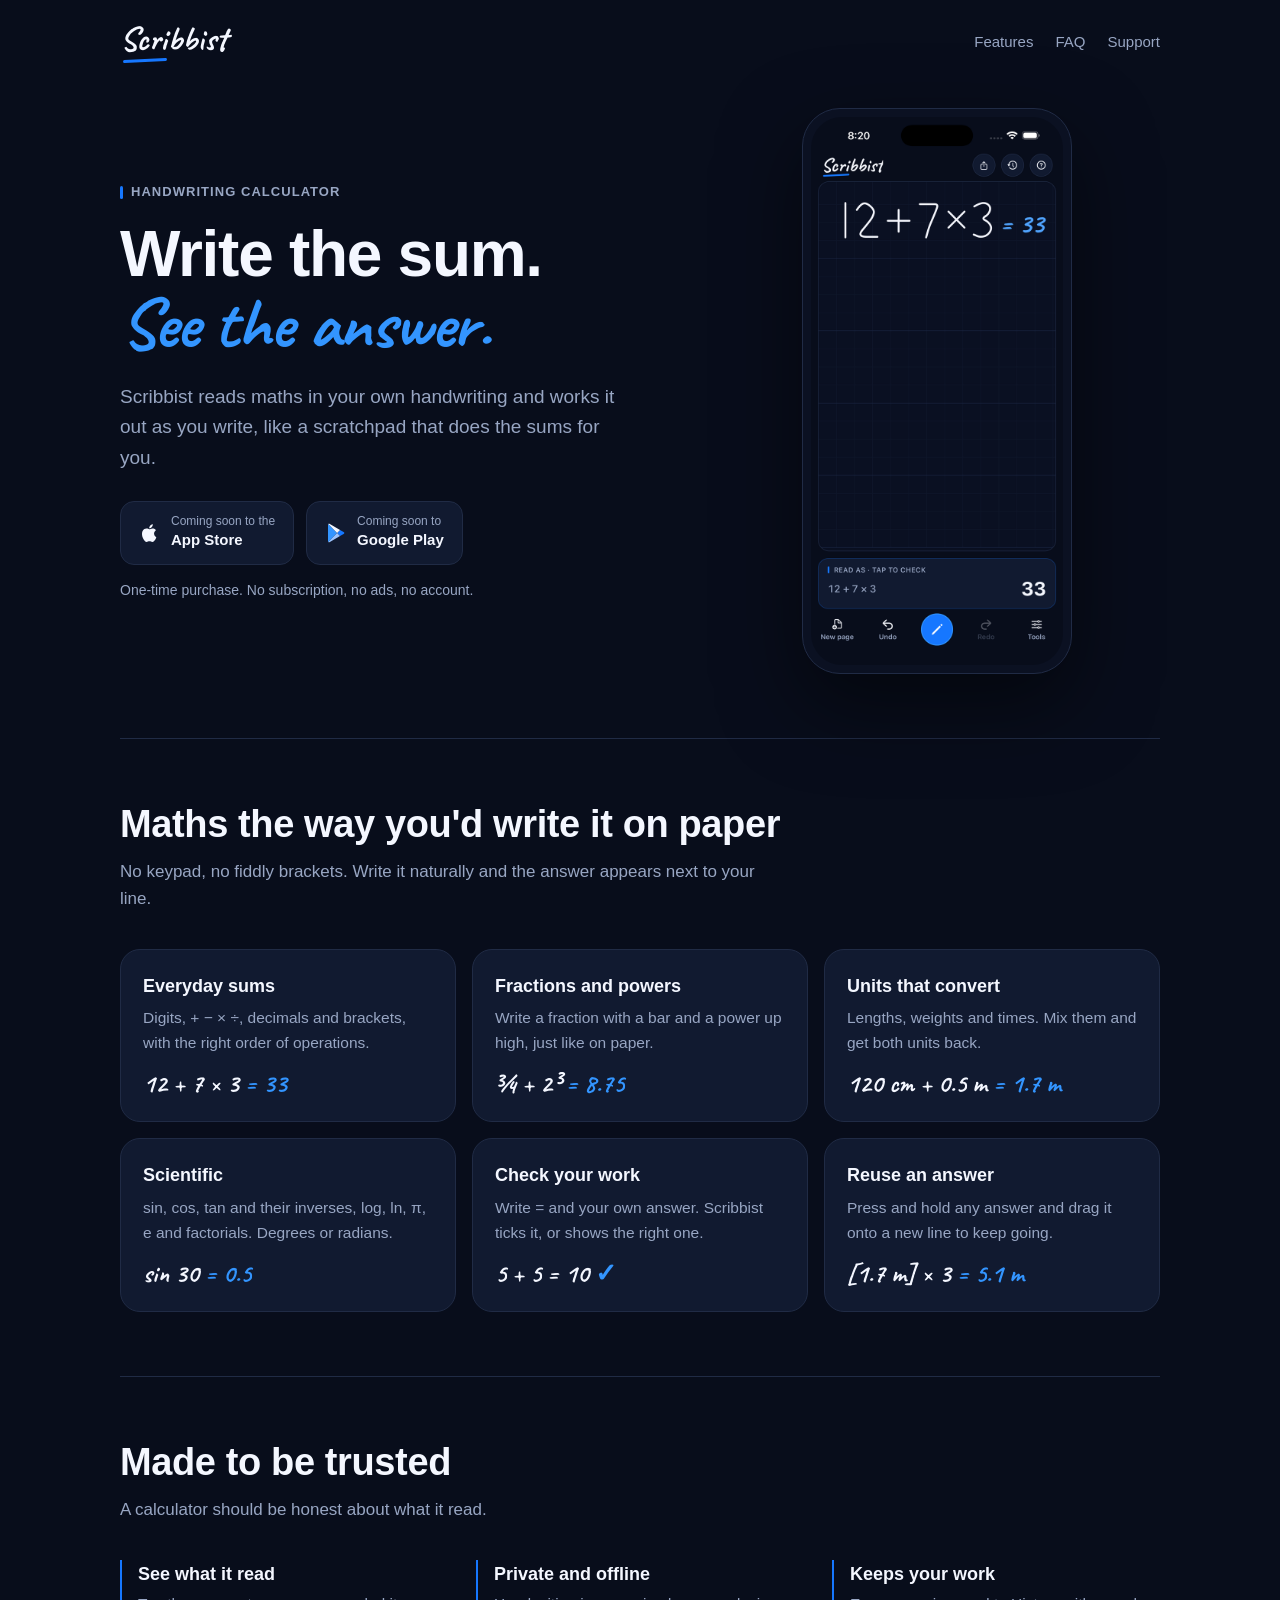
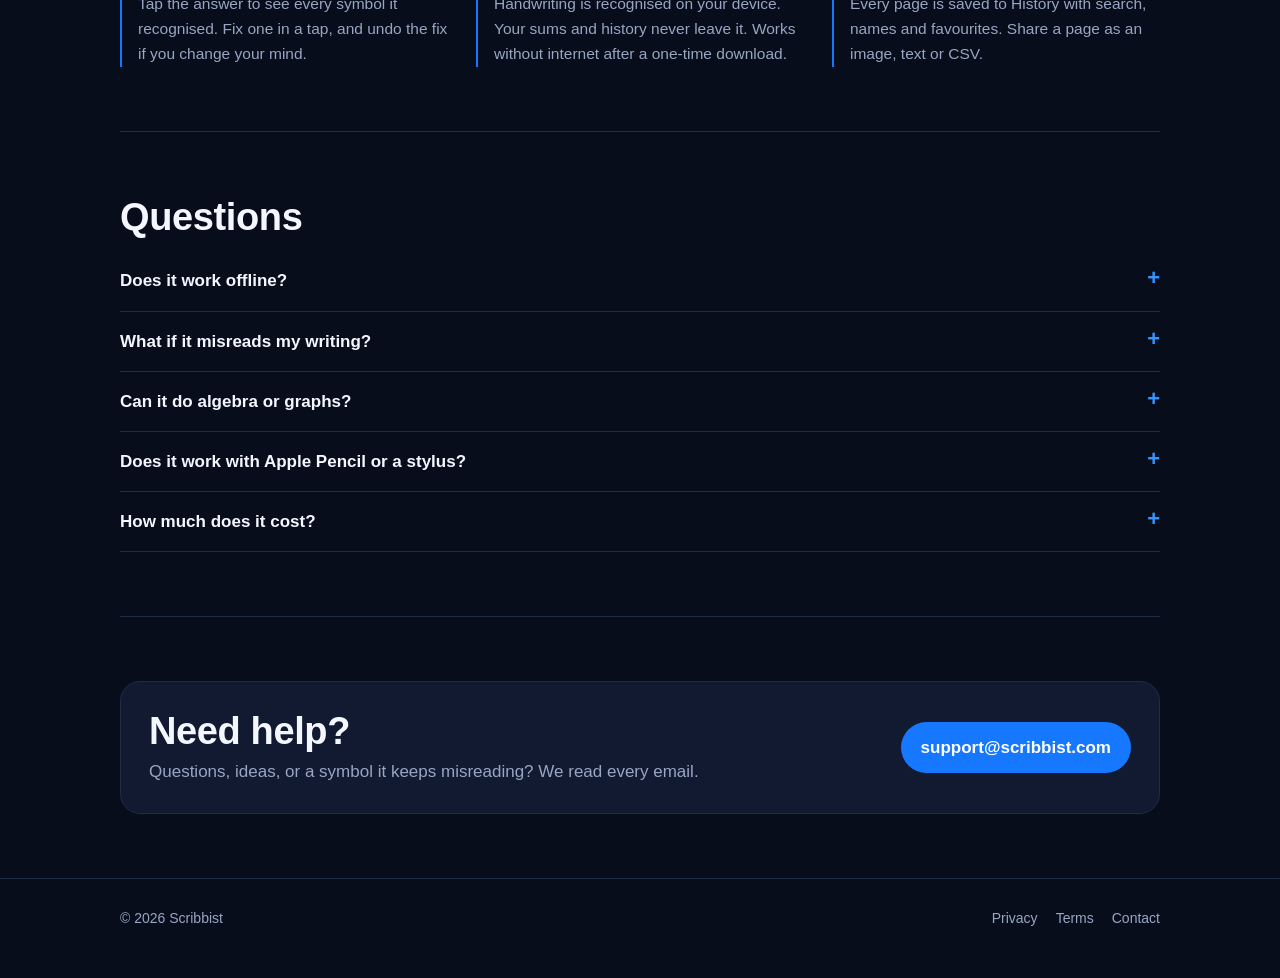
==== index.html @ 3d7e2997 "scribbist.com: home, privacy and terms pages Co-Authored-By: Claude Opus 5.5 <noreply@anthropic.com>" ====
<!doctype html>
<html lang="en">
<head>
<meta charset="utf-8">
<meta name="viewport" content="width=device-width, initial-scale=1">
<title>Scribbist: the handwriting calculator</title>
<meta name="description" content="Write maths by hand and see the answer as you write. Fractions, powers, units and scientific functions. Private, offline, one-time purchase.">
<meta name="theme-color" content="#080D1B">
<meta property="og:title" content="Scribbist: the handwriting calculator">
<meta property="og:description" content="Write maths by hand and see the answer as you write. Private, offline, one-time purchase.">
<meta property="og:image" content="https://scribbist.com/img/og.png">
<meta property="og:url" content="https://scribbist.com/">
<meta name="twitter:card" content="summary_large_image">
<link rel="icon" type="image/png" href="/favicon.png">
<link rel="apple-touch-icon" href="/apple-touch-icon.png">
<link rel="preconnect" href="https://fonts.googleapis.com">
<link rel="preconnect" href="https://fonts.gstatic.com" crossorigin>
<link href="https://fonts.googleapis.com/css2?family=Caveat:wght@700&display=swap" rel="stylesheet">
<link rel="stylesheet" href="/style.css">
</head>
<body>
<div class="wrap">
  <header class="top">
    <a class="brand" href="/" aria-label="Scribbist home"><span>Scribbist</span><i></i></a>
    <nav class="nav">
      <a href="#features" class="hide-sm">Features</a>
      <a href="#faq">FAQ</a>
      <a href="#support">Support</a>
    </nav>
  </header>

  <main>
    <div class="hero">
      <div>
        <p class="eyebrow">Handwriting calculator</p>
        <h1>Write the sum.<br><em>See the answer.</em></h1>
        <p class="lede">Scribbist reads maths in your own handwriting and works it out as you write, like a scratchpad that does the sums for you.</p>
        <div class="badges">
          <span class="badge">
            <svg viewBox="0 0 24 24" aria-hidden="true"><path fill="#F4F7FF" d="M16.4 12.6c0-2.4 2-3.6 2.1-3.7-1.1-1.7-2.9-1.9-3.5-1.9-1.5-.2-2.9.9-3.7.9-.8 0-1.9-.9-3.2-.8-1.6 0-3.1 1-4 2.4-1.7 3-.4 7.4 1.2 9.8.8 1.2 1.8 2.5 3 2.4 1.2 0 1.7-.8 3.1-.8 1.5 0 1.9.8 3.2.8 1.3 0 2.2-1.2 3-2.4.9-1.4 1.3-2.7 1.3-2.8 0 0-2.5-1-2.5-3.9zM14 5.5c.7-.8 1.1-1.9 1-3-1 0-2.1.7-2.8 1.5-.6.7-1.2 1.8-1 2.9 1.1.1 2.1-.6 2.8-1.4z"/></svg>
            <span><small>Coming soon to the</small>App Store</span>
          </span>
          <span class="badge">
            <svg viewBox="0 0 24 24" aria-hidden="true"><path fill="#3395FF" d="M3.6 2.3c-.2.2-.3.6-.3 1v17.4c0 .4.1.8.3 1l9.6-9.7L3.6 2.3z"/><path fill="#1677FF" d="M16.4 15.2 13.2 12l3.2-3.2 3.9 2.2c1.1.6 1.1 1.6 0 2.2l-3.9 2z"/><path fill="#9CC4FF" d="M16.4 15.2 13.2 12l-9.6 9.7c.4.4 1 .4 1.7 0l11.1-6.5z"/><path fill="#F4F7FF" d="M16.4 8.8 5.3 2.3c-.7-.4-1.3-.4-1.7 0l9.6 9.7 3.2-3.2z"/></svg>
            <span><small>Coming soon to</small>Google Play</span>
          </span>
        </div>
        <p class="price-note">One-time purchase. No subscription, no ads, no account.</p>
      </div>
      <div class="phone">
        <img src="/img/app-screen.png" width="660" height="1434" alt="Scribbist on an iPhone: the handwritten sum 12 + 7 × 3 with the answer 33 written beside it">
      </div>
    </div>

    <section id="features">
      <h2>Maths the way you'd write it on paper</h2>
      <p class="sub">No keypad, no fiddly brackets. Write it naturally and the answer appears next to your line.</p>
      <div class="grid">
        <div class="card">
          <h3>Everyday sums</h3>
          <p>Digits, + − × ÷, decimals and brackets, with the right order of operations.</p>
          <p class="ex">12 + 7 × 3 <b>= 33</b></p>
        </div>
        <div class="card">
          <h3>Fractions and powers</h3>
          <p>Write a fraction with a bar and a power up high, just like on paper.</p>
          <p class="ex">¾ + 2³ <b>= 8.75</b></p>
        </div>
        <div class="card">
          <h3>Units that convert</h3>
          <p>Lengths, weights and times. Mix them and get both units back.</p>
          <p class="ex">120 cm + 0.5 m <b>= 1.7 m</b></p>
        </div>
        <div class="card">
          <h3>Scientific</h3>
          <p>sin, cos, tan and their inverses, log, ln, π, e and factorials. Degrees or radians.</p>
          <p class="ex">sin 30 <b>= 0.5</b></p>
        </div>
        <div class="card">
          <h3>Check your work</h3>
          <p>Write = and your own answer. Scribbist ticks it, or shows the right one.</p>
          <p class="ex">5 + 5 = 10 <b>✓</b></p>
        </div>
        <div class="card">
          <h3>Reuse an answer</h3>
          <p>Press and hold any answer and drag it onto a new line to keep going.</p>
          <p class="ex">[1.7 m] × 3 <b>= 5.1 m</b></p>
        </div>
      </div>
    </section>

    <section>
      <h2>Made to be trusted</h2>
      <p class="sub">A calculator should be honest about what it read.</p>
      <div class="points">
        <div>
          <h3>See what it read</h3>
          <p>Tap the answer to see every symbol it recognised. Fix one in a tap, and undo the fix if you change your mind.</p>
        </div>
        <div>
          <h3>Private and offline</h3>
          <p>Handwriting is recognised on your device. Your sums and history never leave it. Works without internet after a one-time download.</p>
        </div>
        <div>
          <h3>Keeps your work</h3>
          <p>Every page is saved to History with search, names and favourites. Share a page as an image, text or CSV.</p>
        </div>
      </div>
    </section>

    <section id="faq" class="faq">
      <h2>Questions</h2>
      <details>
        <summary>Does it work offline?</summary>
        <p>Yes. The first time you open Scribbist it downloads its handwriting model once (about 13 MB). After that everything works without internet.</p>
      </details>
      <details>
        <summary>What if it misreads my writing?</summary>
        <p>Tap the answer to open "Check the reading". You'll see your ink next to what was read, and you can change any symbol. The answer updates straight away.</p>
      </details>
      <details>
        <summary>Can it do algebra or graphs?</summary>
        <p>No. Scribbist calculates with numbers, units and scientific functions. A written x is read as a times sign.</p>
      </details>
      <details>
        <summary>Does it work with Apple Pencil or a stylus?</summary>
        <p>Yes. Write with your finger, Apple Pencil or any stylus. On iPad you get a bigger page to work on.</p>
      </details>
      <details>
        <summary>How much does it cost?</summary>
        <p>One price, paid once. No subscription, no in-app purchases and no ads.</p>
      </details>
    </section>

    <section id="support">
      <div class="contact">
        <div>
          <h2 style="margin-bottom:4px">Need help?</h2>
          <p>Questions, ideas, or a symbol it keeps misreading? We read every email.</p>
        </div>
        <a class="button" href="mailto:support@scribbist.com">support@scribbist.com</a>
      </div>
    </section>
  </main>
</div>

<footer>
  <div class="wrap">
    <span>© 2026 Scribbist</span>
    <nav>
      <a href="/privacy">Privacy</a>
      <a href="/terms">Terms</a>
      <a href="mailto:support@scribbist.com">Contact</a>
    </nav>
  </div>
</footer>
</body>
</html>
---- style.css ----
:root {
  --bg: #080D1B;
  --surface: #111A30;
  --raised: #172442;
  --text: #F4F7FF;
  --muted: #98A6C3;
  --line: #202B45;
  --blue: #1677FF;
  --blue-bright: #3395FF;
  --radius: 20px;
  color-scheme: dark;
}

* { box-sizing: border-box; }
html { -webkit-text-size-adjust: 100%; }
body {
  margin: 0;
  background: var(--bg);
  color: var(--text);
  font: 17px/1.6 -apple-system, BlinkMacSystemFont, "Segoe UI", Roboto, Helvetica, Arial, sans-serif;
}
a { color: var(--blue-bright); text-decoration: none; }
a:hover { text-decoration: underline; }
img { max-width: 100%; height: auto; display: block; }

.wrap { max-width: 1080px; margin: 0 auto; padding: 0 20px; }

/* Header */
.top { display: flex; align-items: center; justify-content: space-between; padding: 22px 0; }
.brand { display: inline-flex; flex-direction: column; color: var(--text); text-decoration: none !important; }
.brand span { font-family: "Caveat", cursive; font-weight: 700; font-size: 34px; line-height: 1; }
.brand i { display: block; width: 44px; height: 3px; border-radius: 2px; background: var(--blue); margin: 3px 0 0 3px; transform: rotate(-3deg); }
.nav { display: flex; gap: 22px; font-size: 15px; }
.nav a { color: var(--muted); }
.nav a:hover { color: var(--text); text-decoration: none; }

/* Hero */
.hero { display: grid; grid-template-columns: 1.1fr 0.9fr; gap: 48px; align-items: center; padding: 24px 0 64px; }
.eyebrow { display: inline-flex; align-items: center; gap: 8px; font-size: 13px; font-weight: 600; letter-spacing: 0.08em; text-transform: uppercase; color: var(--muted); margin: 0 0 18px; }
.eyebrow::before { content: ""; width: 3px; height: 13px; border-radius: 2px; background: var(--blue); }
h1 { font-size: clamp(40px, 6vw, 64px); line-height: 1.04; letter-spacing: -0.02em; margin: 0 0 20px; }
h1 em { font-family: "Caveat", cursive; font-style: normal; font-weight: 700; color: var(--blue-bright); font-size: 1.12em; }
.lede { font-size: 19px; color: var(--muted); max-width: 520px; margin: 0 0 28px; }
.badges { display: flex; flex-wrap: wrap; gap: 12px; align-items: center; }
.badge { display: inline-flex; align-items: center; gap: 10px; padding: 12px 18px; border-radius: 14px; border: 1px solid var(--line); background: var(--surface); color: var(--text); font-weight: 600; font-size: 15px; }
.badge small { display: block; color: var(--muted); font-weight: 500; font-size: 12px; line-height: 1.2; }
.badge svg { width: 22px; height: 22px; flex: none; }
.price-note { font-size: 14px; color: var(--muted); margin: 14px 0 0; }

.phone { justify-self: center; width: min(270px, 72vw); border-radius: 38px; padding: 8px; background: #0B1122; border: 1px solid var(--line); box-shadow: 0 30px 80px rgba(0, 0, 0, 0.5); }
.phone img { border-radius: 31px; }

/* Sections */
section { padding: 64px 0; border-top: 1px solid var(--line); }
h2 { font-size: clamp(28px, 4vw, 38px); letter-spacing: -0.01em; line-height: 1.15; margin: 0 0 12px; }
.sub { color: var(--muted); max-width: 640px; margin: 0 0 36px; }

.grid { display: grid; grid-template-columns: repeat(3, 1fr); gap: 16px; }
.card { background: var(--surface); border: 1px solid var(--line); border-radius: var(--radius); padding: 22px; }
.card h3 { font-size: 18px; margin: 0 0 6px; display: flex; align-items: center; gap: 10px; }
.card p { margin: 0; color: var(--muted); font-size: 15.5px; }
.card .ex { font-family: "Caveat", cursive; font-weight: 700; font-size: 26px; color: var(--text); margin: 12px 0 0; line-height: 1.2; }
.card .ex b { color: var(--blue-bright); font-weight: 700; }

.points { display: grid; grid-template-columns: repeat(3, 1fr); gap: 28px; }
.points div { border-left: 2px solid var(--blue); padding-left: 16px; }
.points h3 { margin: 0 0 4px; font-size: 18px; }
.points p { margin: 0; color: var(--muted); font-size: 15.5px; }

.faq details { border-bottom: 1px solid var(--line); padding: 16px 0; }
.faq summary { cursor: pointer; font-weight: 600; font-size: 17px; list-style: none; display: flex; justify-content: space-between; gap: 16px; }
.faq summary::-webkit-details-marker { display: none; }
.faq summary::after { content: "+"; color: var(--blue-bright); font-size: 22px; line-height: 1; }
.faq details[open] summary::after { content: "−"; }
.faq details p { color: var(--muted); margin: 10px 0 0; max-width: 720px; }

.contact { background: var(--surface); border: 1px solid var(--line); border-radius: var(--radius); padding: 28px; display: flex; flex-wrap: wrap; justify-content: space-between; align-items: center; gap: 16px; }
.contact p { margin: 0; color: var(--muted); }
.button { display: inline-block; padding: 12px 20px; border-radius: 999px; background: var(--blue); color: #fff; font-weight: 600; }
.button:hover { background: var(--blue-bright); text-decoration: none; }

footer { border-top: 1px solid var(--line); padding: 28px 0 48px; color: var(--muted); font-size: 14px; }
footer .wrap { display: flex; flex-wrap: wrap; justify-content: space-between; gap: 12px; }
footer nav { display: flex; gap: 18px; }
footer a { color: var(--muted); }

/* Legal pages */
.legal { max-width: 720px; padding: 24px 0 72px; }
.legal h1 { font-size: clamp(32px, 5vw, 44px); margin-bottom: 6px; }
.legal h2 { font-size: 20px; margin: 36px 0 8px; }
.legal p, .legal li { color: #D3DBEC; }
.legal .date { color: var(--muted); margin: 0 0 24px; }

@media (max-width: 860px) {
  .hero { grid-template-columns: 1fr; gap: 40px; padding-top: 16px; }
  .grid, .points { grid-template-columns: 1fr; }
  .nav { gap: 16px; }
}
@media (max-width: 420px) {
  .nav a.hide-sm { display: none; }
  body { font-size: 16px; }
}
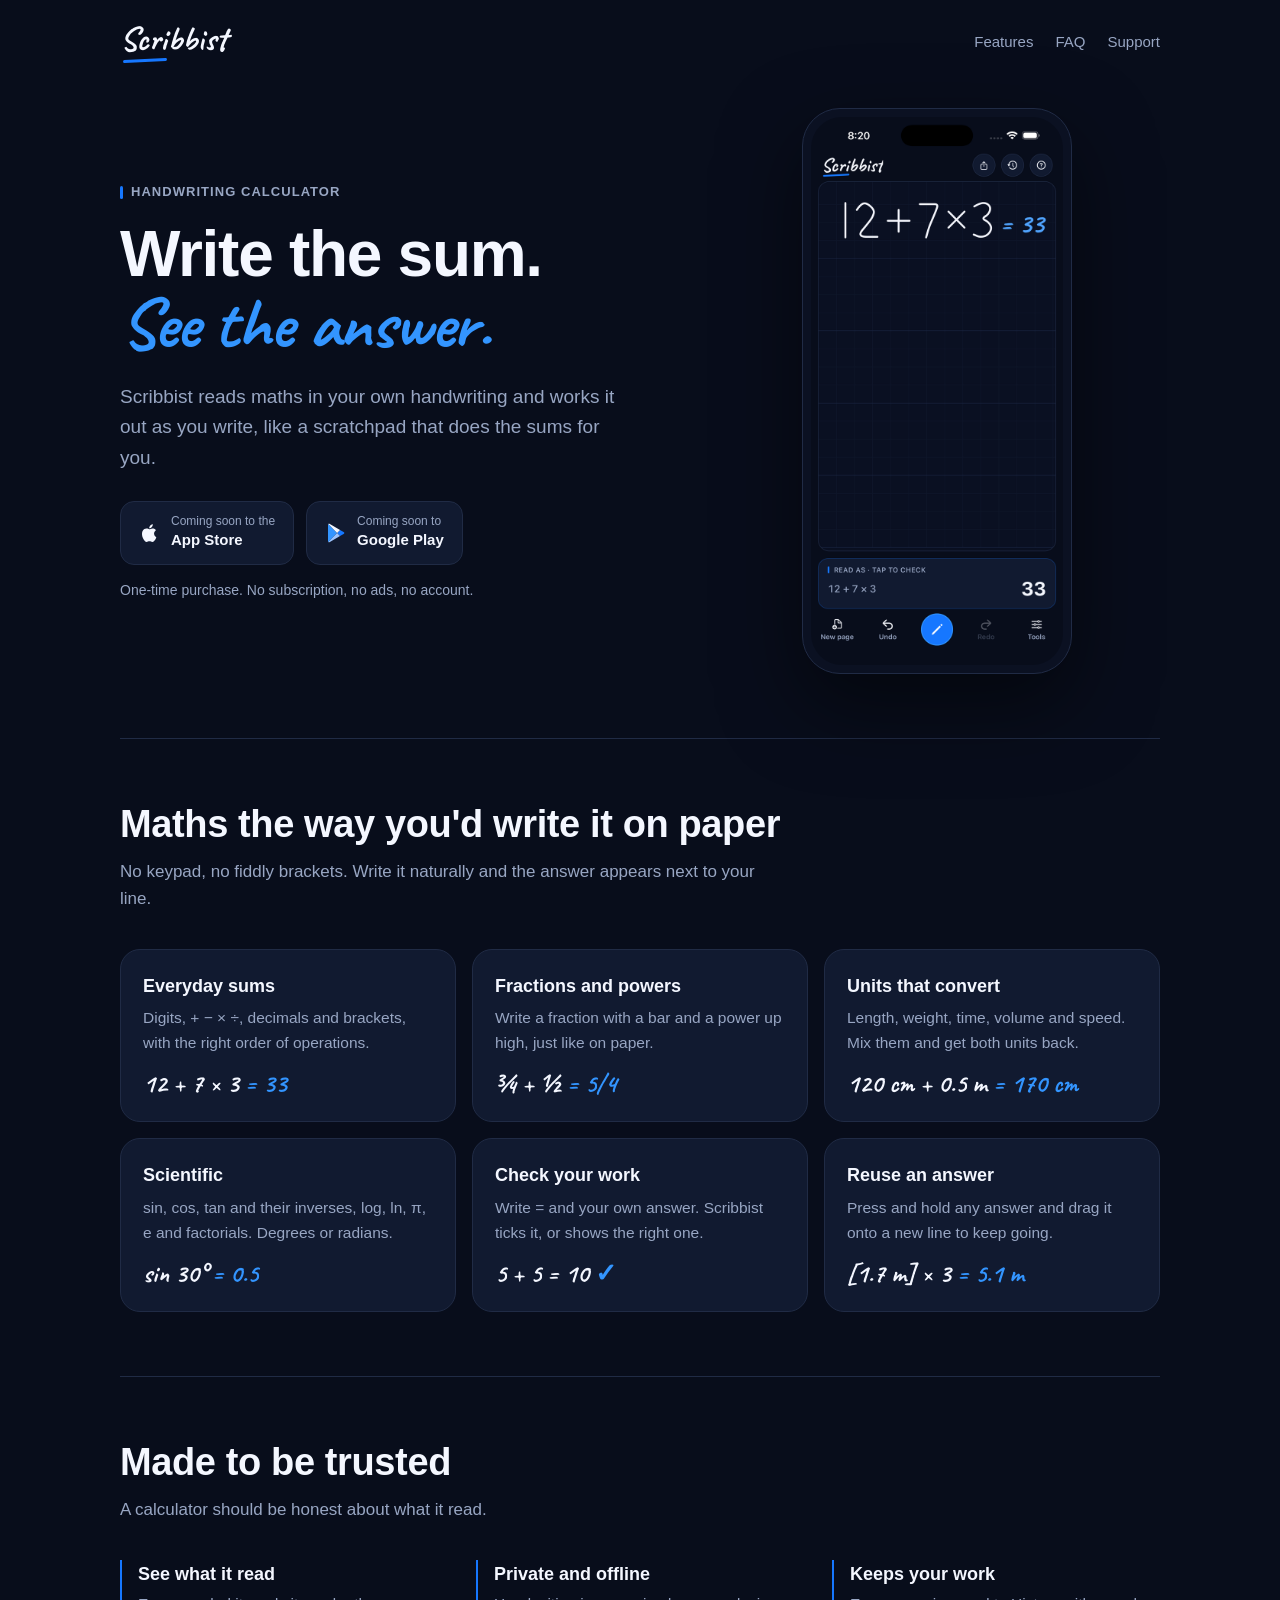
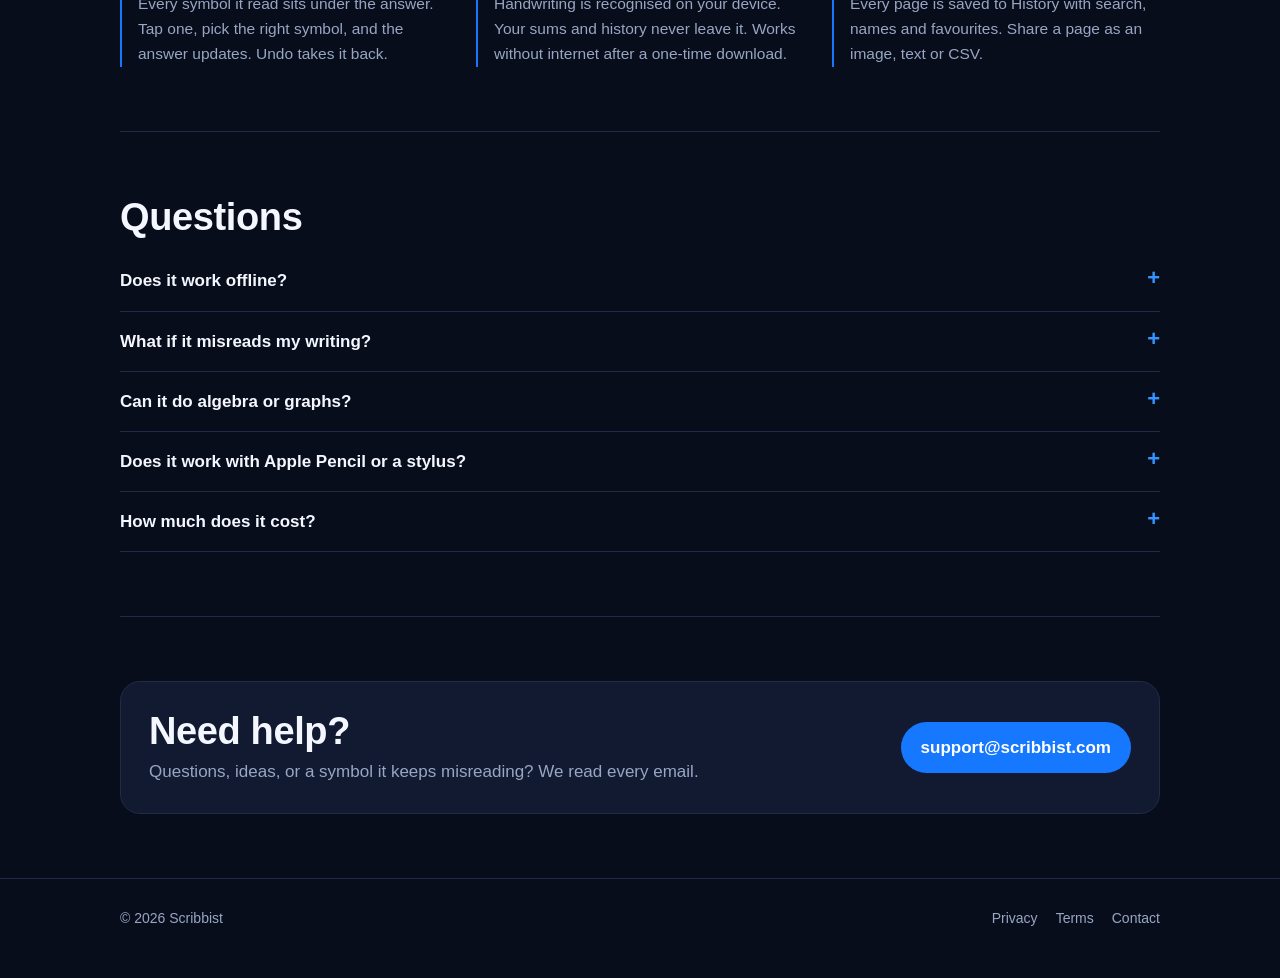
==== commit b9dc88b8: "Match the app: first-unit answers, fraction answers, degree sign, tap-to-fix Co-Authored-By: Claude " ====
--- a/index.html
+++ b/index.html
@@ -64,17 +64,17 @@
         <div class="card">
           <h3>Fractions and powers</h3>
           <p>Write a fraction with a bar and a power up high, just like on paper.</p>
-          <p class="ex">¾ + 2³ <b>= 8.75</b></p>
+          <p class="ex">¾ + ½ <b>= 5/4</b></p>
         </div>
         <div class="card">
           <h3>Units that convert</h3>
-          <p>Lengths, weights and times. Mix them and get both units back.</p>
-          <p class="ex">120 cm + 0.5 m <b>= 1.7 m</b></p>
+          <p>Length, weight, time, volume and speed. Mix them and get both units back.</p>
+          <p class="ex">120 cm + 0.5 m <b>= 170 cm</b></p>
         </div>
         <div class="card">
           <h3>Scientific</h3>
           <p>sin, cos, tan and their inverses, log, ln, π, e and factorials. Degrees or radians.</p>
-          <p class="ex">sin 30 <b>= 0.5</b></p>
+          <p class="ex">sin 30° <b>= 0.5</b></p>
         </div>
         <div class="card">
           <h3>Check your work</h3>
@@ -95,7 +95,7 @@
       <div class="points">
         <div>
           <h3>See what it read</h3>
-          <p>Tap the answer to see every symbol it recognised. Fix one in a tap, and undo the fix if you change your mind.</p>
+          <p>Every symbol it read sits under the answer. Tap one, pick the right symbol, and the answer updates. Undo takes it back.</p>
         </div>
         <div>
           <h3>Private and offline</h3>
